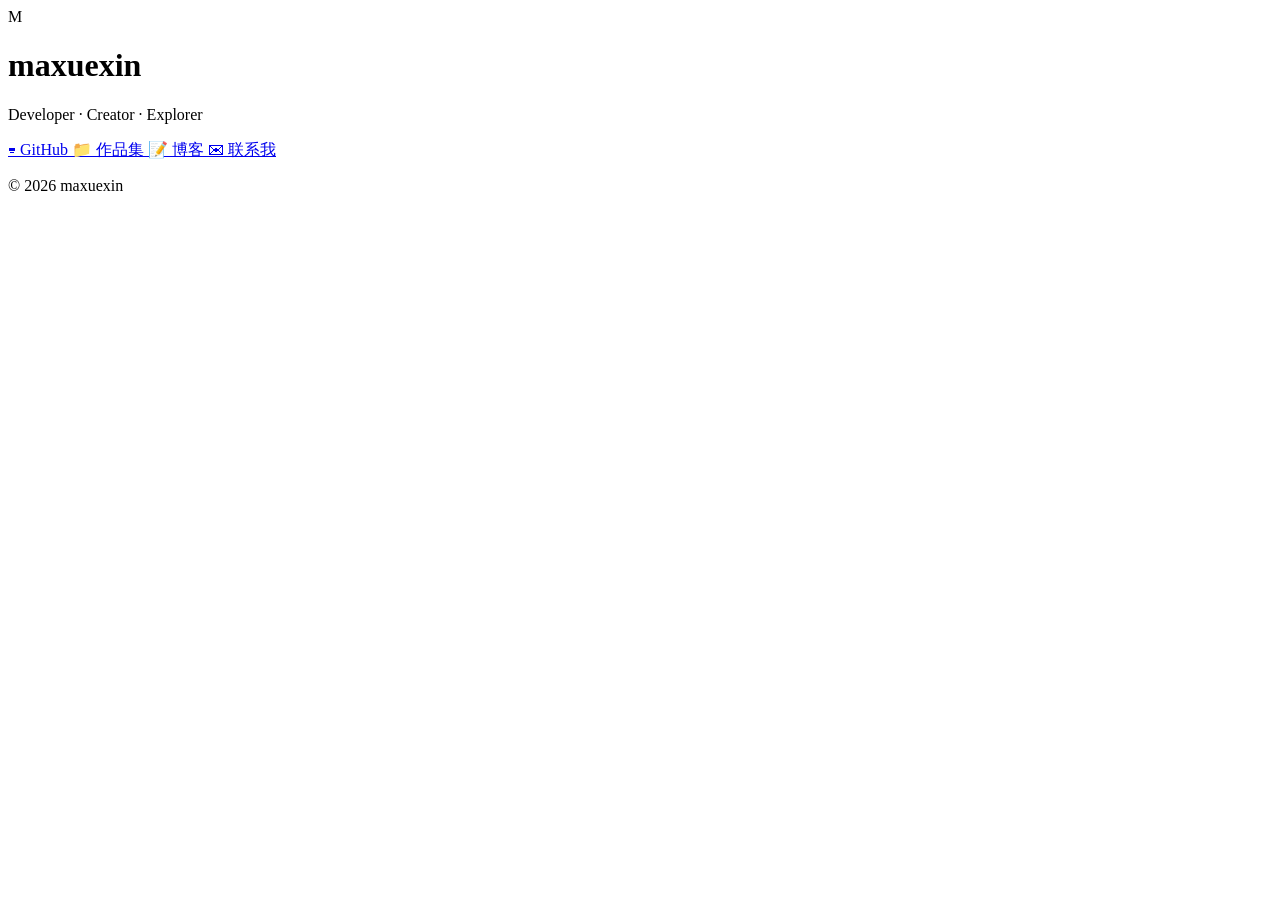
==== index.html @ f57ff279 "Create index.html" ====
<!DOCTYPE html>
<html lang="zh-CN">
<head>
  <meta charset="UTF-8">
  <meta name="viewport" content="width=device-width, initial-scale=1.0">
  <title>maxuexin | Personal Portal</title>
  <link rel="stylesheet" href="style.css">
</head>
<body>
<div class="container">
  <header class="profile">
    <div class="avatar">M</div>
    <h1>maxuexin</h1>
    <p class="subtitle">Developer · Creator · Explorer</p>
  </header>

  <div class="links">
    <a class="link-card" href="https://github.com/maxuexin" target="_blank">
      <span class="icon">⌨</span>
      <span class="text">GitHub</span>
    </a>
    <a class="link-card" href="#" target="_blank">
      <span class="icon">📁</span>
      <span class="text">作品集</span>
    </a>
    <a class="link-card" href="#" target="_blank">
      <span class="icon">📝</span>
      <span class="text">博客</span>
    </a>
    <a class="link-card" href="#" target="_blank">
      <span class="icon">✉</span>
      <span class="text">联系我</span>
    </a>
  </div>

  <footer>
    <p>© 2026 maxuexin</p>
  </footer>
</div>
<script src="script.js"></script>
</body>
</html>
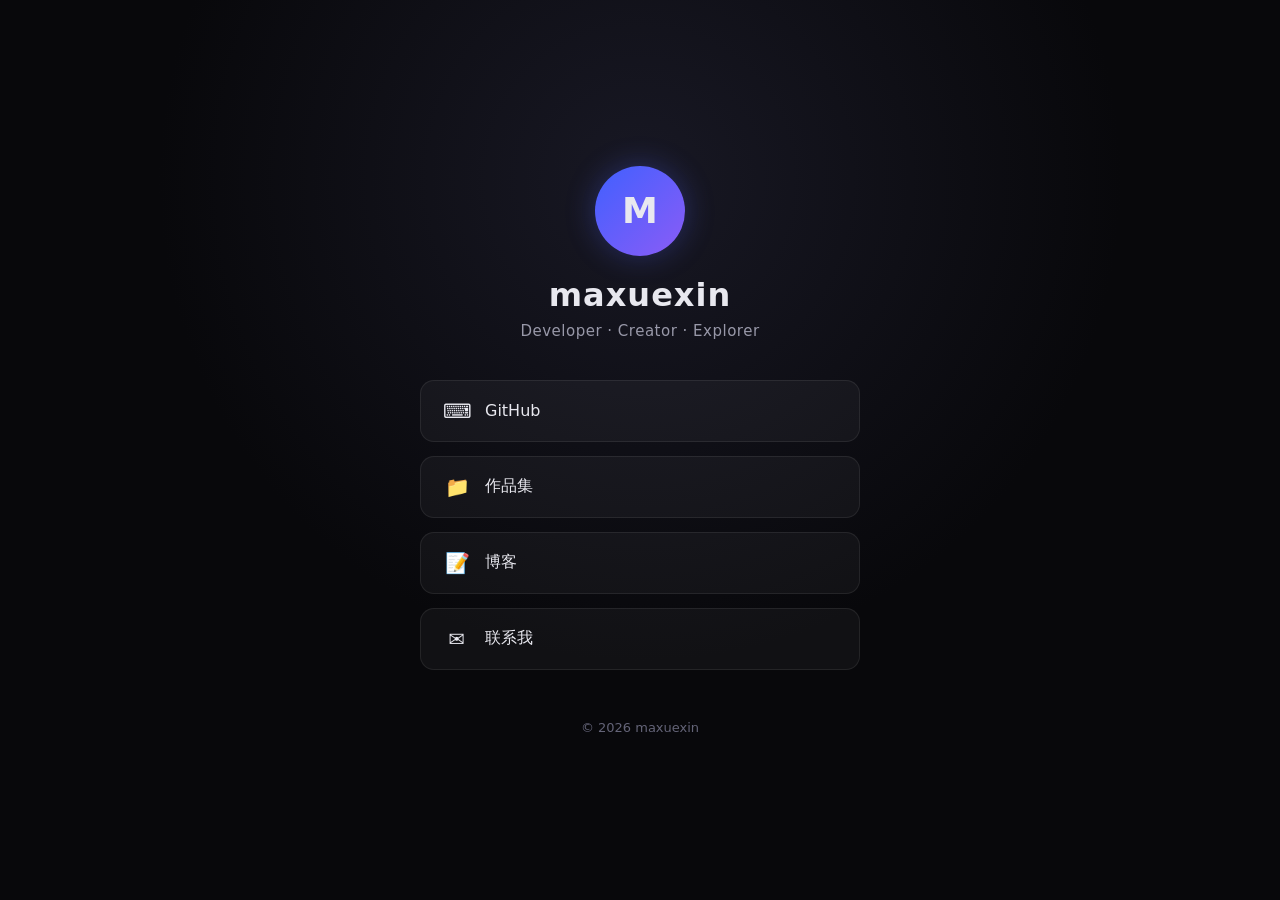
==== commit 2b934806: "Update index.html" ====
--- a/index.html
+++ b/index.html
@@ -19,7 +19,7 @@
       <span class="icon">⌨</span>
       <span class="text">GitHub</span>
     </a>
-    <a class="link-card" href="#" target="_blank">
+    <a class="link-card" href="https://mengxiang.tuchong.com/" target="_blank">
       <span class="icon">📁</span>
       <span class="text">作品集</span>
     </a>
--- a/style.css
+++ b/style.css
@@ -0,0 +1,92 @@
+* {
+  margin: 0;
+  padding: 0;
+  box-sizing: border-box;
+  font-family: 'Segoe UI', system-ui, -apple-system, sans-serif;
+}
+
+body {
+  min-height: 100vh;
+  background: #08080b;
+  color: #e8e8ef;
+  background-image: radial-gradient(circle at 50% 20%, #181824 0%, transparent 50%);
+  display: flex;
+  align-items: center;
+  justify-content: center;
+  padding: 30px 20px;
+}
+
+.container {
+  width: 100%;
+  max-width: 440px;
+  text-align: center;
+}
+
+.profile .avatar {
+  width: 90px;
+  height: 90px;
+  margin: 0 auto 20px;
+  border-radius: 50%;
+  background: linear-gradient(135deg, #4060ff, #8b5cf6);
+  display: grid;
+  place-items: center;
+  font-size: 36px;
+  font-weight: 700;
+  box-shadow: 0 0 30px rgba(80,100,255,0.3);
+}
+
+.profile h1 {
+  font-size: 32px;
+  font-weight: 600;
+  letter-spacing: 1px;
+}
+
+.subtitle {
+  color: #9898a8;
+  margin-top:8px;
+  font-size:15px;
+  letter-spacing:0.5px;
+}
+
+.links {
+  margin-top: 40px;
+  display: flex;
+  flex-direction: column;
+  gap:14px;
+}
+
+.link-card {
+  display:flex;
+  align-items:center;
+  gap:14px;
+  padding:18px 22px;
+  background: rgba(255,255,255,0.04);
+  border: 1px solid rgba(255,255,255,0.08);
+  border-radius:14px;
+  text-decoration:none;
+  color:#e8e8ef;
+  transition: all 0.25s ease;
+}
+
+.link-card:hover {
+  background: rgba(255,255,255,0.08);
+  border-color: rgba(120,140,255,0.3);
+  transform: translateY(-3px);
+  box-shadow: 0 8px 24px rgba(60,80,200,0.15);
+}
+
+.icon {
+  font-size:20px;
+  width:28px;
+  text-align:center;
+}
+.text {
+  font-size:16px;
+  font-weight:500;
+}
+
+footer {
+  margin-top:50px;
+  color:#646478;
+  font-size:13px;
+}
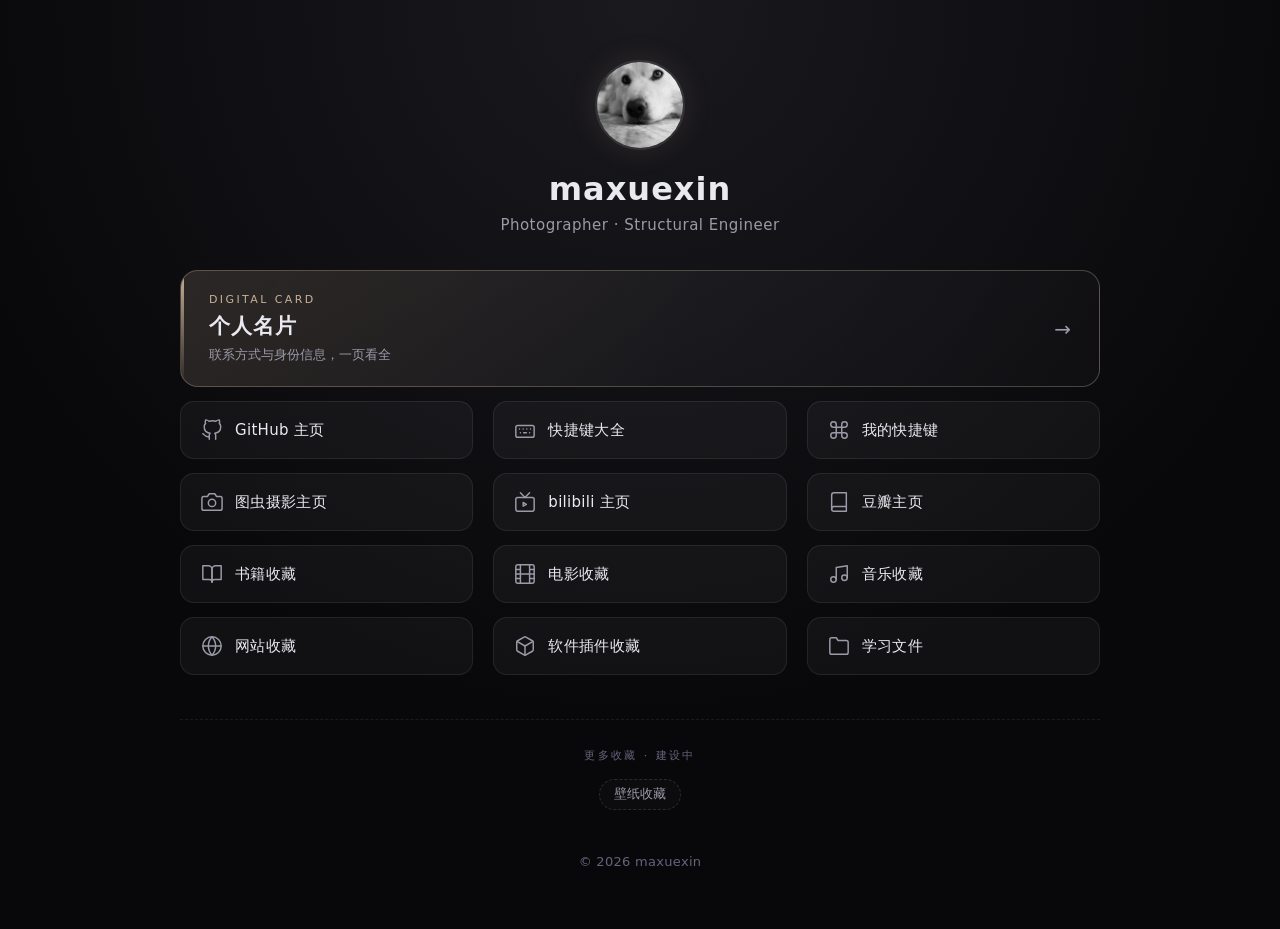
==== commit 8a9bd466: "Add files via upload" ====
--- a/index.html
+++ b/index.html
@@ -1,42 +1,189 @@
 <!DOCTYPE html>
 <html lang="zh-CN">
+
 <head>
   <meta charset="UTF-8">
   <meta name="viewport" content="width=device-width, initial-scale=1.0">
   <title>maxuexin | Personal Portal</title>
+  <meta name="description" content="马学欣的个人门户 — 摄影师 · 结构工程师。个人名片、快捷键手册与常用主页的快速入口。">
+  <meta name="theme-color" content="#08080b">
+  <link rel="icon" type="image/png" sizes="32x32" href="img/favicon-32.png">
+  <link rel="icon" type="image/png" sizes="48x48" href="img/favicon-48.png">
+  <link rel="apple-touch-icon" href="img/apple-touch-icon.png">
+  <link rel="stylesheet" href="css/theme.css">
   <link rel="stylesheet" href="style.css">
 </head>
+
 <body>
-<div class="container">
-  <header class="profile">
-    <div class="avatar">M</div>
-    <h1>maxuexin</h1>
-    <p class="subtitle">Developer · Creator · Explorer</p>
-  </header>
+  <main class="container">
+    <header class="profile">
+      <div class="avatar">
+        <img src="img/avatar.jpg" alt="马学欣的头像" width="90" height="90">
+      </div>
+      <h1>maxuexin</h1>
+      <p class="subtitle">Photographer · Structural Engineer</p>
+    </header>
 
-  <div class="links">
-    <a class="link-card" href="https://github.com/maxuexin" target="_blank">
-      <span class="icon">⌨</span>
-      <span class="text">GitHub</span>
+    <a class="featured" href="html/idcard.html" target="_blank" rel="noopener">
+      <span class="featured-body">
+        <span class="featured-eyebrow">Digital Card</span>
+        <span class="featured-title">个人名片</span>
+        <span class="featured-desc">联系方式与身份信息，一页看全</span>
+      </span>
+      <span class="featured-arrow" aria-hidden="true">→</span>
     </a>
-    <a class="link-card" href="https://mengxiang.tuchong.com/" target="_blank">
-      <span class="icon">📁</span>
-      <span class="text">作品集</span>
-    </a>
-    <a class="link-card" href="#" target="_blank">
-      <span class="icon">📝</span>
-      <span class="text">博客</span>
-    </a>
-    <a class="link-card" href="#" target="_blank">
-      <span class="icon">✉</span>
-      <span class="text">联系我</span>
-    </a>
-  </div>
 
-  <footer>
-    <p>© 2026 maxuexin</p>
-  </footer>
-</div>
-<script src="script.js"></script>
+    <nav class="links" aria-label="常用链接">
+      <a class="link-card" href="https://github.com/maxuexin" target="_blank" rel="noopener">
+        <span class="icon" aria-hidden="true">
+          <svg viewBox="0 0 24 24" fill="none" stroke="currentColor" stroke-width="1.6" stroke-linecap="round"
+            stroke-linejoin="round" focusable="false">
+            <path
+              d="M9 19c-5 1.5-5-2.5-7-3m14 6v-3.87a3.37 3.37 0 0 0-.94-2.61c3.14-.35 6.44-1.54 6.44-7A5.44 5.44 0 0 0 20 4.77 5.07 5.07 0 0 0 19.91 1S18.73.65 16 2.48a13.38 13.38 0 0 0-7 0C6.27.65 5.09 1 5.09 1A5.07 5.07 0 0 0 5 4.77a5.44 5.44 0 0 0-1.5 3.78c0 5.42 3.3 6.61 6.44 7A3.37 3.37 0 0 0 9 18.13V22" />
+          </svg>
+        </span>
+        <span class="text">GitHub 主页</span>
+      </a>
+
+      <a class="link-card" href="html/kuaijiejiandaquan.html" target="_blank" rel="noopener">
+        <span class="icon" aria-hidden="true">
+          <svg viewBox="0 0 24 24" fill="none" stroke="currentColor" stroke-width="1.6" stroke-linecap="round"
+            stroke-linejoin="round" focusable="false">
+            <rect x="2" y="7" width="20" height="13" rx="2" />
+            <path d="M6 11h.01M10 11h.01M14 11h.01M18 11h.01M7 15h.01M17 15h.01M10.5 15h3" />
+          </svg>
+        </span>
+        <span class="text">快捷键大全</span>
+      </a>
+
+      <a class="link-card" href="html/kuaijiejian.html" target="_blank" rel="noopener">
+        <span class="icon" aria-hidden="true">
+          <svg viewBox="0 0 24 24" fill="none" stroke="currentColor" stroke-width="1.6" stroke-linecap="round"
+            stroke-linejoin="round" focusable="false">
+            <path d="M18 3a3 3 0 0 0-3 3v12a3 3 0 1 0 3-3H6a3 3 0 1 0 3 3V6a3 3 0 1 0-3 3h12a3 3 0 0 0 0-6z" />
+          </svg>
+        </span>
+        <span class="text">我的快捷键</span>
+      </a>
+
+      <a class="link-card" href="https://mengxiang.tuchong.com" target="_blank" rel="noopener">
+        <span class="icon" aria-hidden="true">
+          <svg viewBox="0 0 24 24" fill="none" stroke="currentColor" stroke-width="1.6" stroke-linecap="round"
+            stroke-linejoin="round" focusable="false">
+            <path d="M23 19a2 2 0 0 1-2 2H3a2 2 0 0 1-2-2V8a2 2 0 0 1 2-2h4l2-3h6l2 3h4a2 2 0 0 1 2 2z" />
+            <circle cx="12" cy="13" r="4" />
+          </svg>
+        </span>
+        <span class="text">图虫摄影主页</span>
+      </a>
+
+      <a class="link-card" href="https://space.bilibili.com/358613718" target="_blank" rel="noopener">
+        <span class="icon" aria-hidden="true">
+          <svg viewBox="0 0 24 24" fill="none" stroke="currentColor" stroke-width="1.6" stroke-linecap="round"
+            stroke-linejoin="round" focusable="false">
+            <rect x="2" y="7" width="20" height="15" rx="2" />
+            <path d="M17 2l-5 5-5-5" />
+            <path d="M10 12.5v4l3.5-2z" />
+          </svg>
+        </span>
+        <span class="text">bilibili 主页</span>
+      </a>
+
+      <a class="link-card" href="https://www.douban.com/people/151875010/?_i=2752229A-r-0e8" target="_blank"
+        rel="noopener">
+        <span class="icon" aria-hidden="true">
+          <svg viewBox="0 0 24 24" fill="none" stroke="currentColor" stroke-width="1.6" stroke-linecap="round"
+            stroke-linejoin="round" focusable="false">
+            <path d="M4 19.5A2.5 2.5 0 0 1 6.5 17H20"></path>
+            <path d="M6.5 2H20v20H6.5A2.5 2.5 0 0 1 4 19.5v-15A2.5 2.5 0 0 1 6.5 2z"></path>
+          </svg>
+        </span>
+        <span class="text">豆瓣主页</span>
+      </a>
+
+
+
+      <a class="link-card" href="html/shuji.html" target="_blank" rel="noopener">
+        <span class="icon" aria-hidden="true">
+          <svg viewBox="0 0 24 24" fill="none" stroke="currentColor" stroke-width="1.6" stroke-linecap="round"
+            stroke-linejoin="round" focusable="false">
+            <path d="M2 3h6a4 4 0 0 1 4 4v14a3 3 0 0 0-3-3H2z" />
+            <path d="M22 3h-6a4 4 0 0 0-4 4v14a3 3 0 0 1 3-3h7z" />
+          </svg>
+        </span>
+        <span class="text">书籍收藏</span>
+      </a>
+
+      <a class="link-card" href="html/dianying.html" target="_blank" rel="noopener">
+        <span class="icon" aria-hidden="true">
+          <svg viewBox="0 0 24 24" fill="none" stroke="currentColor" stroke-width="1.6" stroke-linecap="round"
+            stroke-linejoin="round" focusable="false">
+            <rect x="2" y="2" width="20" height="20" rx="2.18" />
+            <path d="M7 2v20M17 2v20M2 12h20M2 7h5M2 17h5M17 17h5M17 7h5" />
+          </svg>
+        </span>
+        <span class="text">电影收藏</span>
+      </a>
+
+      <a class="link-card" href="html/yinyue.html" target="_blank" rel="noopener">
+        <span class="icon" aria-hidden="true">
+          <svg viewBox="0 0 24 24" fill="none" stroke="currentColor" stroke-width="1.6" stroke-linecap="round"
+            stroke-linejoin="round" focusable="false">
+            <path d="M9 18V5l12-2v13" />
+            <circle cx="6" cy="18" r="3" />
+            <circle cx="18" cy="16" r="3" />
+          </svg>
+        </span>
+        <span class="text">音乐收藏</span>
+      </a>
+
+      <a class="link-card" href="html/wangzhan.html" target="_blank" rel="noopener">
+        <span class="icon" aria-hidden="true">
+          <svg viewBox="0 0 24 24" fill="none" stroke="currentColor" stroke-width="1.6" stroke-linecap="round"
+            stroke-linejoin="round" focusable="false">
+            <circle cx="12" cy="12" r="10" />
+            <path d="M2 12h20" />
+            <path d="M12 2a15.3 15.3 0 0 1 4 10 15.3 15.3 0 0 1-4 10 15.3 15.3 0 0 1-4-10 15.3 15.3 0 0 1 4-10z" />
+          </svg>
+        </span>
+        <span class="text">网站收藏</span>
+      </a>
+
+      <a class="link-card" href="html/ruanjian.html" target="_blank" rel="noopener">
+        <span class="icon" aria-hidden="true">
+          <svg viewBox="0 0 24 24" fill="none" stroke="currentColor" stroke-width="1.6" stroke-linecap="round"
+            stroke-linejoin="round" focusable="false">
+            <path
+              d="M21 16V8a2 2 0 0 0-1-1.73l-7-4a2 2 0 0 0-2 0l-7 4A2 2 0 0 0 3 8v8a2 2 0 0 0 1 1.73l7 4a2 2 0 0 0 2 0l7-4A2 2 0 0 0 21 16z" />
+            <polyline points="3.27 6.96 12 12.01 20.73 6.96" />
+            <line x1="12" y1="22.08" x2="12" y2="12" />
+          </svg>
+        </span>
+        <span class="text">软件插件收藏</span>
+      </a>
+
+      <a class="link-card" href="html/xuexi.html" target="_blank" rel="noopener">
+        <span class="icon" aria-hidden="true">
+          <svg viewBox="0 0 24 24" fill="none" stroke="currentColor" stroke-width="1.6" stroke-linecap="round"
+            stroke-linejoin="round" focusable="false">
+            <path d="M22 19a2 2 0 0 1-2 2H4a2 2 0 0 1-2-2V5a2 2 0 0 1 2-2h5l2 3h9a2 2 0 0 1 2 2z" />
+          </svg>
+        </span>
+        <span class="text">学习文件</span>
+      </a>
+    </nav>
+
+    <section class="soon" aria-labelledby="soon-title">
+      <h2 class="soon-title" id="soon-title">更多收藏 · 建设中</h2>
+      <ul class="soon-list">
+        <li>壁纸收藏</li>
+      </ul>
+    </section>
+
+    <footer class="site-footer">
+      <p>© 2026 maxuexin</p>
+    </footer>
+  </main>
 </body>
-</html>
+
+</html>
--- a/css/theme.css
+++ b/css/theme.css
@@ -0,0 +1,191 @@
+/* ==========================================================================
+   设计变量与基础样式 —— 全站三页共用
+   引入顺序：theme.css 必须排在各自页面的样式之前
+   ========================================================================== */
+
+:root {
+    color-scheme: dark;
+
+    /* 底色 */
+    --bg: #08080b;
+    --bg-glow: #1a191d;
+    --surface: rgba(255, 255, 255, 0.04);
+    --surface-hover: rgba(255, 255, 255, 0.08);
+    --surface-solid: #131217;
+    --surface-solid-hi: #1a191e;
+    --line: rgba(255, 255, 255, 0.08);
+    --line-soft: rgba(255, 255, 255, 0.12);
+
+    /* 文字 */
+    --text: #e9e9f0;
+    --text-soft: #c9c9d4;
+    --text-dim: #9a9aa8;
+    --text-faint: #64647a;
+
+    /* 强调色：香槟金，取自个人名片 */
+    --accent: #c8b098;
+    --accent-hi: #ddc9b4;
+    --accent-veil: rgba(200, 176, 152, 0.12);
+    --accent-line: rgba(200, 176, 152, 0.32);
+    --accent-glow: rgba(200, 176, 152, 0.2);
+
+    /* 圆角与阴影 */
+    --radius-sm: 8px;
+    --radius: 14px;
+    --radius-lg: 20px;
+    --shadow-lg: 0 40px 80px rgba(0, 0, 0, 0.7);
+
+    /* 字体 */
+    --font-ui: 'Segoe UI', system-ui, -apple-system, 'Microsoft YaHei', sans-serif;
+    --font-mono: 'Consolas', 'Cascadia Mono', 'Microsoft YaHei', ui-monospace, monospace;
+}
+
+* {
+    margin: 0;
+    padding: 0;
+    box-sizing: border-box;
+}
+
+html {
+    -webkit-text-size-adjust: 100%;
+}
+
+body {
+    min-height: 100vh;
+    background-color: var(--bg);
+    background-image: radial-gradient(circle at 50% 0%, var(--bg-glow) 0%, var(--bg) 65%);
+    background-attachment: fixed;
+    color: var(--text);
+    font-family: var(--font-ui);
+    -webkit-font-smoothing: antialiased;
+    -moz-osx-font-smoothing: grayscale;
+    overflow-x: hidden;
+}
+
+a {
+    color: inherit;
+    text-decoration: none;
+}
+
+img,
+svg {
+    display: block;
+    max-width: 100%;
+}
+
+/* ---------- 焦点与选中 ---------- */
+:focus-visible {
+    outline: 2px solid var(--accent);
+    outline-offset: 3px;
+}
+
+::selection {
+    background: rgba(200, 176, 152, 0.28);
+    color: #fff;
+}
+
+/* ---------- 滚动条 ---------- */
+::-webkit-scrollbar {
+    width: 10px;
+    height: 10px;
+}
+
+::-webkit-scrollbar-track {
+    background: transparent;
+}
+
+::-webkit-scrollbar-thumb {
+    background: rgba(255, 255, 255, 0.12);
+    border-radius: 6px;
+    border: 2px solid var(--bg);
+}
+
+::-webkit-scrollbar-thumb:hover {
+    background: rgba(255, 255, 255, 0.2);
+}
+
+/* ---------- 全站统一的页脚 ---------- */
+.site-footer {
+    margin-top: 44px;
+    text-align: center;
+    color: var(--text-faint);
+    font-size: 13px;
+    letter-spacing: 0.3px;
+}
+
+/* ---------- 收藏页的「下载链接」按钮（js/drive-btn.js 注入） ----------
+   桌面端由脚本测量标题文字右边缘后内联定位，紧贴标题；
+   窄屏（≤600px）退回页面右上角，靠下面的媒体查询生效。 */
+.has-drive-btn {
+    position: relative;
+}
+
+.drive-btn {
+    position: absolute;
+    top: 6px;
+    right: 0;
+    display: inline-flex;
+    align-items: center;
+    gap: 7px;
+    padding: 8px 16px;
+    background: var(--surface);
+    border: 1px solid var(--line);
+    border-radius: 999px;
+    color: var(--text-dim);
+    font-size: 13px;
+    letter-spacing: 0.5px;
+    transition: color 0.18s ease, border-color 0.18s ease, background 0.18s ease;
+}
+
+.drive-btn svg {
+    width: 16px;
+    height: 16px;
+    flex: none;
+}
+
+.drive-btn:hover {
+    color: var(--accent);
+    border-color: var(--accent-line);
+    background: var(--accent-veil);
+}
+
+.drive-btn.is-disabled {
+    border-style: dashed;
+    color: var(--text-faint);
+    cursor: default;
+}
+
+.drive-btn.is-disabled:hover {
+    color: var(--text-faint);
+    border-color: var(--line);
+    background: var(--surface);
+}
+
+@media (max-width: 600px) {
+    .drive-btn {
+        top: 2px;
+        padding: 6px 12px;
+        font-size: 12px;
+        gap: 5px;
+    }
+
+    .drive-btn svg {
+        width: 14px;
+        height: 14px;
+    }
+
+    /* 长标题（如「软件插件收藏」）在窄屏会和右上角按钮重叠，标题下移让开 */
+    .has-drive-btn .page-title {
+        padding-top: 38px;
+    }
+}
+
+/* ---------- 减少动效 ---------- */
+@media (prefers-reduced-motion: reduce) {
+    *,
+    *::before,
+    *::after {
+        transition: none !important;
+        animation: none !important;
+    }
+}
--- a/style.css
+++ b/style.css
@@ -1,92 +1,230 @@
-* {
-  margin: 0;
-  padding: 0;
-  box-sizing: border-box;
-  font-family: 'Segoe UI', system-ui, -apple-system, sans-serif;
-}
-
-body {
-  min-height: 100vh;
-  background: #08080b;
-  color: #e8e8ef;
-  background-image: radial-gradient(circle at 50% 20%, #181824 0%, transparent 50%);
-  display: flex;
-  align-items: center;
-  justify-content: center;
-  padding: 30px 20px;
-}
-
-.container {
-  width: 100%;
-  max-width: 440px;
-  text-align: center;
-}
-
-.profile .avatar {
-  width: 90px;
-  height: 90px;
-  margin: 0 auto 20px;
-  border-radius: 50%;
-  background: linear-gradient(135deg, #4060ff, #8b5cf6);
-  display: grid;
-  place-items: center;
-  font-size: 36px;
-  font-weight: 700;
-  box-shadow: 0 0 30px rgba(80,100,255,0.3);
-}
-
-.profile h1 {
-  font-size: 32px;
-  font-weight: 600;
-  letter-spacing: 1px;
-}
-
-.subtitle {
-  color: #9898a8;
-  margin-top:8px;
-  font-size:15px;
-  letter-spacing:0.5px;
-}
-
-.links {
-  margin-top: 40px;
-  display: flex;
-  flex-direction: column;
-  gap:14px;
-}
-
-.link-card {
-  display:flex;
-  align-items:center;
-  gap:14px;
-  padding:18px 22px;
-  background: rgba(255,255,255,0.04);
-  border: 1px solid rgba(255,255,255,0.08);
-  border-radius:14px;
-  text-decoration:none;
-  color:#e8e8ef;
-  transition: all 0.25s ease;
-}
-
-.link-card:hover {
-  background: rgba(255,255,255,0.08);
-  border-color: rgba(120,140,255,0.3);
-  transform: translateY(-3px);
-  box-shadow: 0 8px 24px rgba(60,80,200,0.15);
-}
-
-.icon {
-  font-size:20px;
-  width:28px;
-  text-align:center;
-}
-.text {
-  font-size:16px;
-  font-weight:500;
-}
-
-footer {
-  margin-top:50px;
-  color:#646478;
-  font-size:13px;
-}
+/* ==========================================================================
+   首页 —— 个人门户
+   依赖 css/theme.css 中的设计变量
+   ========================================================================== */
+
+.container {
+    width: 100%;
+    max-width: 960px;
+    margin: 0 auto;
+    padding: 60px 20px;
+    text-align: center;
+}
+
+/* ---------- 头部 ---------- */
+.profile .avatar {
+    width: 90px;
+    height: 90px;
+    margin: 0 auto 20px;
+    border-radius: 50%;
+    overflow: hidden;
+    border: 2px solid var(--line-soft);
+    box-shadow: 0 0 30px var(--accent-veil);
+}
+
+.profile .avatar img {
+    width: 100%;
+    height: 100%;
+    object-fit: cover;
+}
+
+.profile h1 {
+    font-size: 32px;
+    font-weight: 600;
+    letter-spacing: 1px;
+}
+
+.subtitle {
+    color: var(--text-dim);
+    margin-top: 8px;
+    font-size: 15px;
+    letter-spacing: 0.5px;
+}
+
+/* ---------- 主推卡片：个人名片 ---------- */
+.featured {
+    position: relative;
+    display: flex;
+    align-items: center;
+    justify-content: space-between;
+    gap: 24px;
+    margin-top: 36px;
+    padding: 22px 28px;
+    text-align: left;
+    border-radius: 18px;
+    border: 1px solid var(--accent-line);
+    background:
+        linear-gradient(120deg, rgba(200, 176, 152, 0.17) 0%, rgba(255, 255, 255, 0.035) 55%, rgba(255, 255, 255, 0.02) 100%);
+    overflow: hidden;
+    transition: border-color 0.25s ease, transform 0.25s ease, box-shadow 0.25s ease;
+}
+
+.featured::before {
+    content: "";
+    position: absolute;
+    inset: 0 auto 0 0;
+    width: 3px;
+    background: linear-gradient(180deg, var(--accent), rgba(200, 176, 152, 0));
+}
+
+.featured:hover {
+    border-color: var(--accent);
+    transform: translateY(-2px);
+    box-shadow: 0 12px 32px rgba(0, 0, 0, 0.45);
+}
+
+.featured-body {
+    display: flex;
+    flex-direction: column;
+    gap: 6px;
+    min-width: 0;
+}
+
+.featured-eyebrow {
+    font-size: 11px;
+    letter-spacing: 2.4px;
+    text-transform: uppercase;
+    color: var(--accent);
+}
+
+.featured-title {
+    font-size: 21px;
+    font-weight: 600;
+    letter-spacing: 1px;
+}
+
+.featured-desc {
+    font-size: 13px;
+    color: var(--text-dim);
+}
+
+.featured-arrow {
+    flex-shrink: 0;
+    font-size: 20px;
+    color: var(--text-dim);
+    transition: transform 0.25s ease, color 0.25s ease;
+}
+
+.featured:hover .featured-arrow {
+    color: var(--accent);
+    transform: translateX(4px);
+}
+
+/* ---------- 链接网格 ---------- */
+.links {
+    margin-top: 14px;
+    display: grid;
+    grid-template-columns: repeat(3, 1fr);
+    gap: 14px 20px;
+}
+
+.link-card {
+    display: flex;
+    align-items: center;
+    gap: 12px;
+    min-height: 58px;
+    padding: 14px 20px;
+    background: var(--surface);
+    border: 1px solid var(--line);
+    border-radius: var(--radius);
+    transition: background 0.25s ease, border-color 0.25s ease, transform 0.25s ease, box-shadow 0.25s ease;
+}
+
+.link-card:hover {
+    background: var(--surface-hover);
+    border-color: var(--accent-line);
+    transform: translateY(-3px);
+    box-shadow: 0 8px 24px rgba(0, 0, 0, 0.4);
+}
+
+.icon {
+    flex-shrink: 0;
+    width: 22px;
+    height: 22px;
+    color: var(--text-dim);
+    transition: color 0.25s ease;
+}
+
+.icon svg {
+    width: 100%;
+    height: 100%;
+}
+
+.link-card:hover .icon {
+    color: var(--accent);
+}
+
+.text {
+    font-size: 15px;
+    font-weight: 500;
+    letter-spacing: 0.3px;
+    white-space: nowrap;
+}
+
+/* 7 张卡片落单时，让最后一张横跨整行，避免 3 列网格出现 1 张孤儿卡 */
+.links .link-card:last-child:nth-child(3n + 1) {
+    grid-column: 1 / -1;
+    justify-content: center;
+}
+
+/* ---------- 建设中收藏区 ---------- */.soon {
+    margin-top: 44px;
+    padding-top: 28px;
+    border-top: 1px dashed var(--line);
+}
+
+.soon-title {
+    font-size: 11px;
+    font-weight: 500;
+    letter-spacing: 2.4px;
+    text-transform: uppercase;
+    color: var(--text-faint);
+    margin-bottom: 16px;
+}
+
+.soon-list {
+    list-style: none;
+    display: flex;
+    flex-wrap: wrap;
+    justify-content: center;
+    gap: 8px;
+}
+
+.soon-list li {
+    padding: 6px 14px;
+    font-size: 12.5px;
+    color: var(--text-dim);
+    border: 1px dashed var(--line-soft);
+    border-radius: 999px;
+    background: rgba(255, 255, 255, 0.02);
+}
+
+/* ---------- 响应式 ---------- */
+@media (max-width: 860px) {
+    .links {
+        grid-template-columns: repeat(2, 1fr);
+    }
+}
+
+@media (max-width: 600px) {
+    .container {
+        padding: 40px 16px;
+    }
+
+    .links {
+        grid-template-columns: 1fr;
+        gap: 10px;
+    }
+
+    .featured {
+        padding: 20px 22px;
+    }
+
+    .featured-desc {
+        display: none;
+    }
+
+    .profile h1 {
+        font-size: 27px;
+    }
+}
